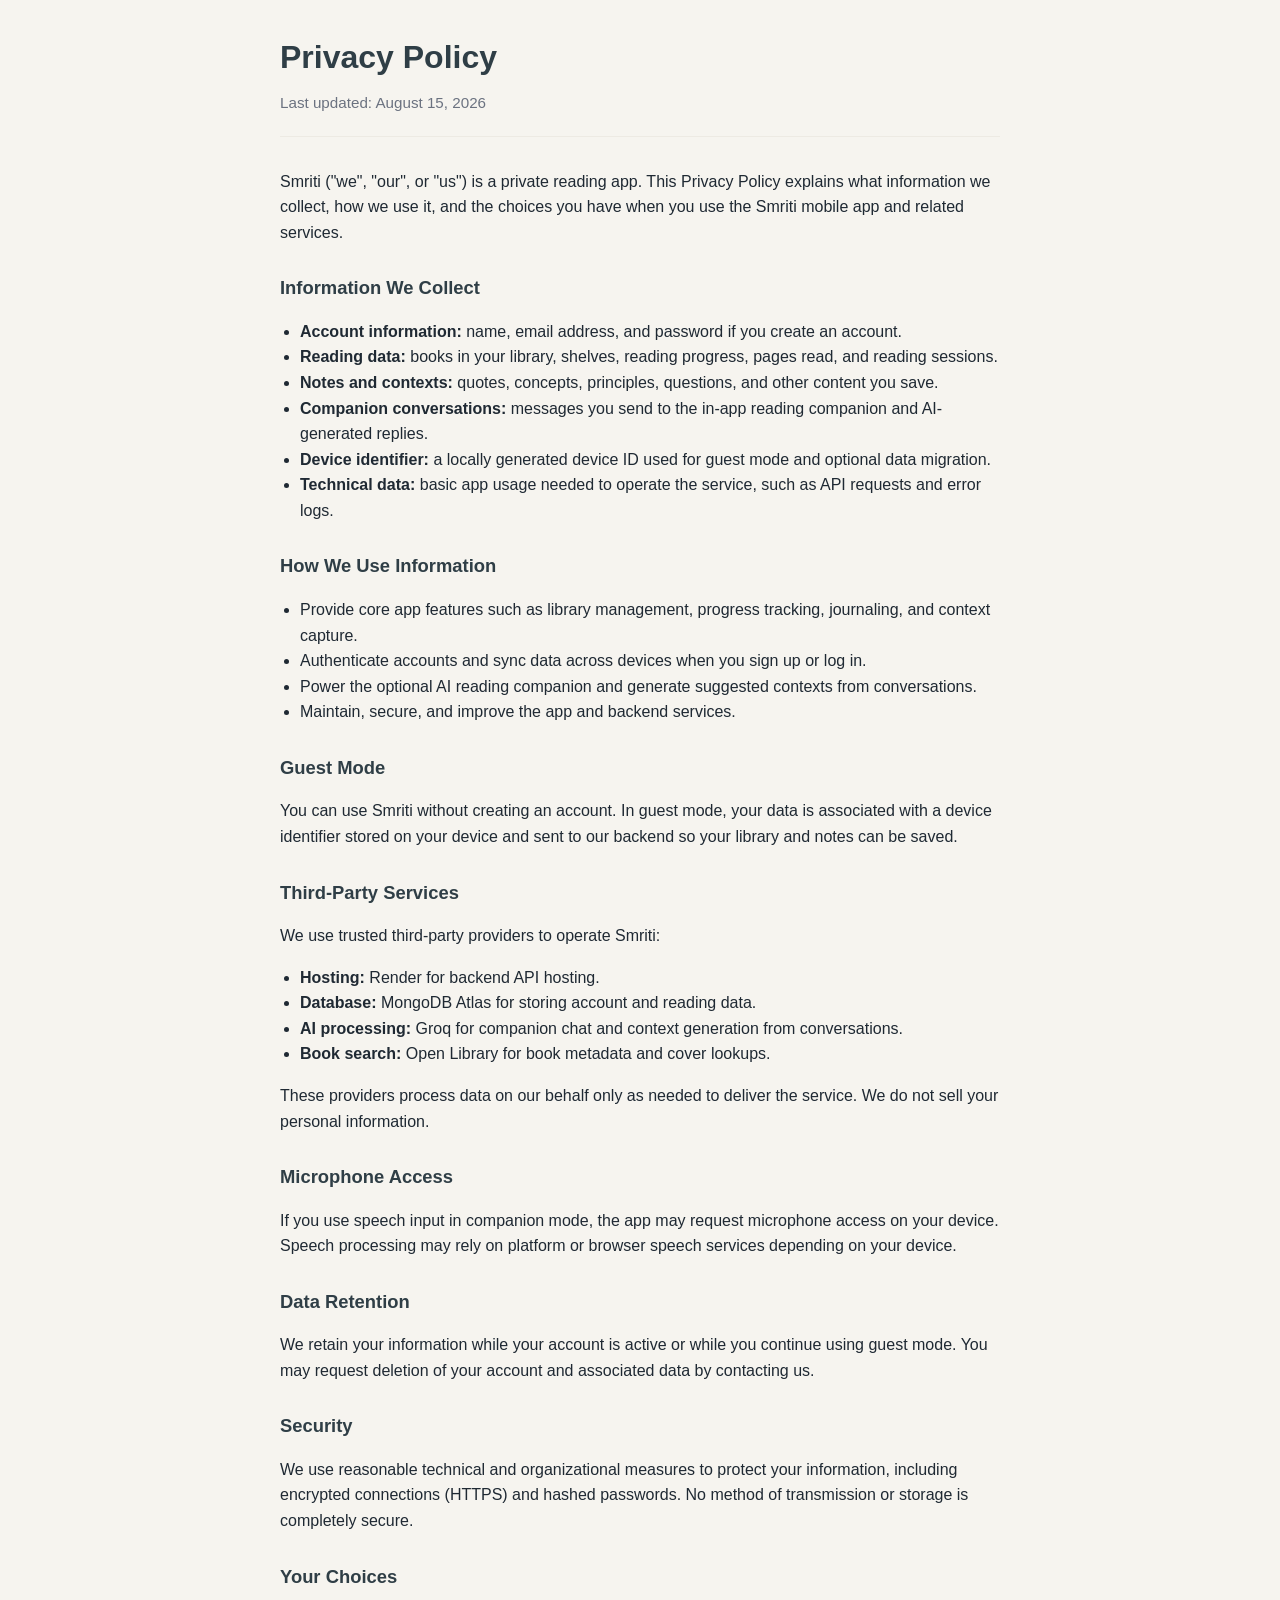
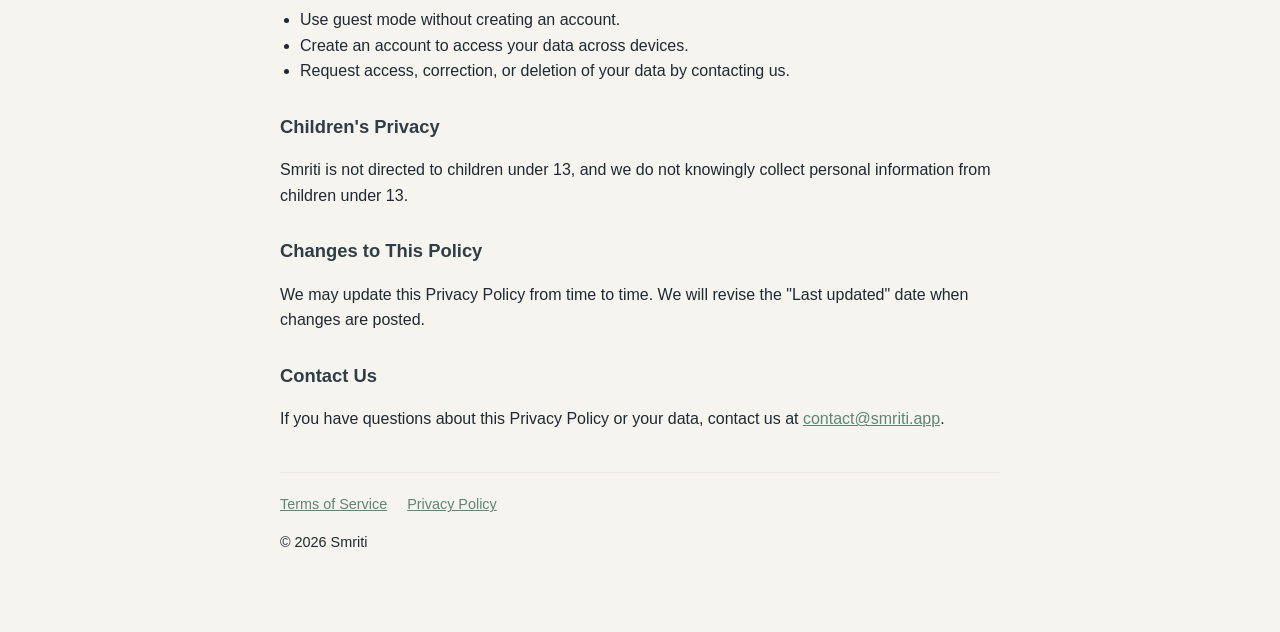
==== docs/privacy-policy.html @ a39d43d0 "add policy docs" ====
<!DOCTYPE html>
<html lang="en">
  <head>
    <meta charset="utf-8" />
    <meta name="viewport" content="width=device-width, initial-scale=1" />
    <title>Privacy Policy - Smriti</title>
    <link rel="stylesheet" href="styles.css" />
  </head>
  <body>
    <main class="page">
      <header>
        <h1>Privacy Policy</h1>
        <p class="updated">Last updated: August 15, 2026</p>
      </header>

      <p>
       Smriti ("we", "our", or "us") is a private reading app. This Privacy Policy explains
       what information we collect, how we use it, and the choices you have when you use the
       Smriti mobile app and related services.
      </p>

      <h2>Information We Collect</h2>
      <ul>
        <li><strong>Account information:</strong> name, email address, and password if you create an account.</li>
        <li><strong>Reading data:</strong> books in your library, shelves, reading progress, pages read, and reading sessions.</li>
        <li><strong>Notes and contexts:</strong> quotes, concepts, principles, questions, and other content you save.</li>
        <li><strong>Companion conversations:</strong> messages you send to the in-app reading companion and AI-generated replies.</li>
        <li><strong>Device identifier:</strong> a locally generated device ID used for guest mode and optional data migration.</li>
        <li><strong>Technical data:</strong> basic app usage needed to operate the service, such as API requests and error logs.</li>
      </ul>

      <h2>How We Use Information</h2>
      <ul>
        <li>Provide core app features such as library management, progress tracking, journaling, and context capture.</li>
        <li>Authenticate accounts and sync data across devices when you sign up or log in.</li>
        <li>Power the optional AI reading companion and generate suggested contexts from conversations.</li>
        <li>Maintain, secure, and improve the app and backend services.</li>
      </ul>

      <h2>Guest Mode</h2>
      <p>
       You can use Smriti without creating an account. In guest mode, your data is associated with
       a device identifier stored on your device and sent to our backend so your library and notes
       can be saved.
      </p>

      <h2>Third-Party Services</h2>
      <p>We use trusted third-party providers to operate Smriti:</p>
      <ul>
        <li><strong>Hosting:</strong> Render for backend API hosting.</li>
        <li><strong>Database:</strong> MongoDB Atlas for storing account and reading data.</li>
        <li><strong>AI processing:</strong> Groq for companion chat and context generation from conversations.</li>
        <li><strong>Book search:</strong> Open Library for book metadata and cover lookups.</li>
      </ul>
      <p>
       These providers process data on our behalf only as needed to deliver the service. We do not
       sell your personal information.
      </p>

      <h2>Microphone Access</h2>
      <p>
       If you use speech input in companion mode, the app may request microphone access on your
       device. Speech processing may rely on platform or browser speech services depending on your
       device.
      </p>

      <h2>Data Retention</h2>
      <p>
       We retain your information while your account is active or while you continue using guest
       mode. You may request deletion of your account and associated data by contacting us.
      </p>

      <h2>Security</h2>
      <p>
       We use reasonable technical and organizational measures to protect your information,
       including encrypted connections (HTTPS) and hashed passwords. No method of transmission or
       storage is completely secure.
      </p>

      <h2>Your Choices</h2>
      <ul>
        <li>Use guest mode without creating an account.</li>
        <li>Create an account to access your data across devices.</li>
        <li>Request access, correction, or deletion of your data by contacting us.</li>
      </ul>

      <h2>Children's Privacy</h2>
      <p>
       Smriti is not directed to children under 13, and we do not knowingly collect personal
       information from children under 13.
      </p>

      <h2>Changes to This Policy</h2>
      <p>
       We may update this Privacy Policy from time to time. We will revise the "Last updated" date
       when changes are posted.
      </p>

      <h2>Contact Us</h2>
      <p>
       If you have questions about this Privacy Policy or your data, contact us at
        <a href="mailto:contact@smriti.app">contact@smriti.app</a>.
      </p>

      <footer>
        <nav>
          <a href="terms.html">Terms of Service</a>
          <a href="privacy-policy.html">Privacy Policy</a>
        </nav>
        <p>&copy; 2026 Smriti</p>
      </footer>
    </main>
  </body>
</html>
---- docs/styles.css ----
:root {
   --bg: #f6f4ef;
   --surface: #fdfcfa;
   --text: #1f2933;
   --muted: #6b7280;
   --primary: #2f3e46;
   --accent: #5f8575;
   --border: #edeae3;
}

* {
  box-sizing: border-box;
}

body {
  margin: 0;
  font-family: -apple-system, BlinkMacSystemFont, "Segoe UI", Roboto, Helvetica, Arial, sans-serif;
  line-height: 1.6;
  color: var(--text);
  background: var(--bg);
}

.page {
  max-width: 760px;
  margin: 0 auto;
  padding: 32px 20px 64px;
}

header {
  margin-bottom: 32px;
  padding-bottom: 20px;
  border-bottom: 1px solid var(--border);
}

h1 {
  margin: 0 0 8px;
  font-size: 2rem;
  color: var(--primary);
}

.updated {
  margin: 0;
  color: var(--muted);
  font-size: 0.95rem;
}

h2 {
  margin: 28px 0 10px;
  font-size: 1.15rem;
  color: var(--primary);
}

p,
li {
  color: var(--text);
}

ul {
  padding-left: 1.25rem;
}

a {
  color: var(--accent);
}

footer {
  margin-top: 40px;
  padding-top: 20px;
  border-top: 1px solid var(--border);
  color: var(--muted);
  font-size: 0.9rem;
}

footer nav a {
  margin-right: 16px;
}
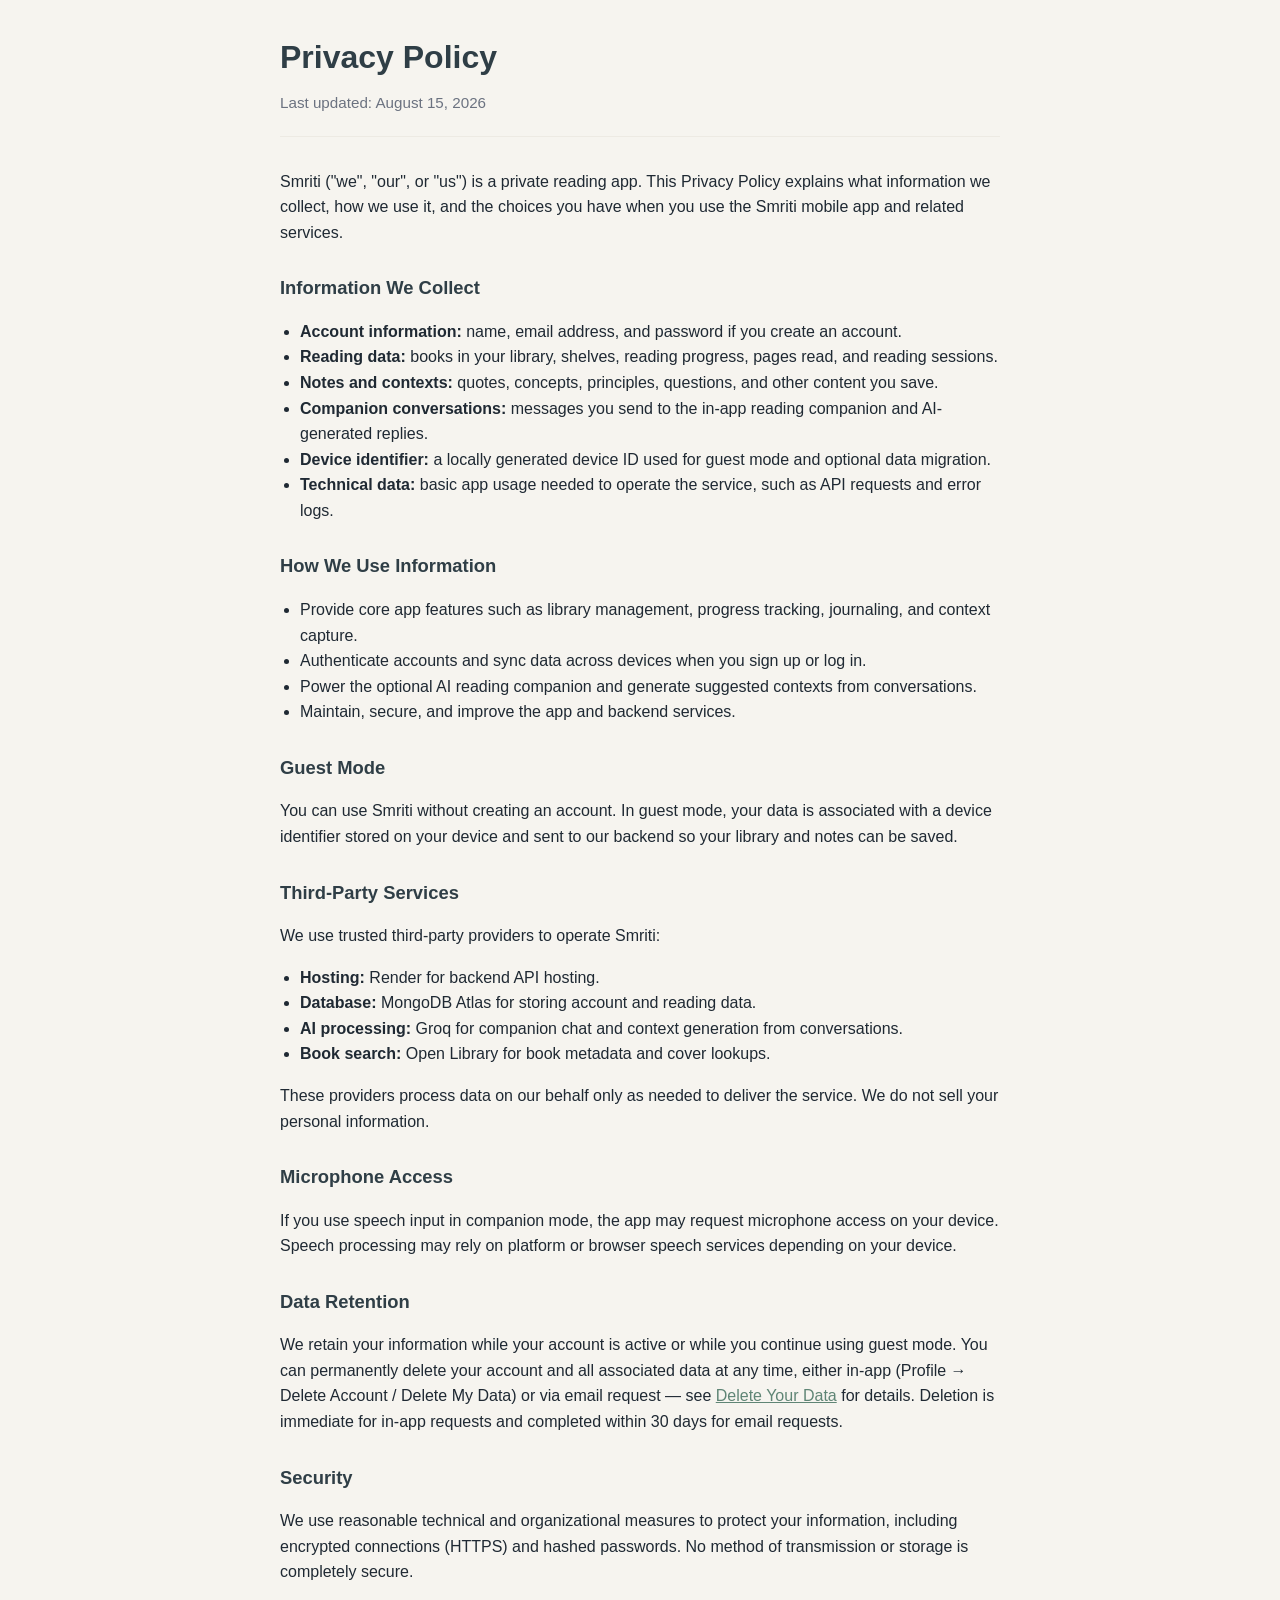
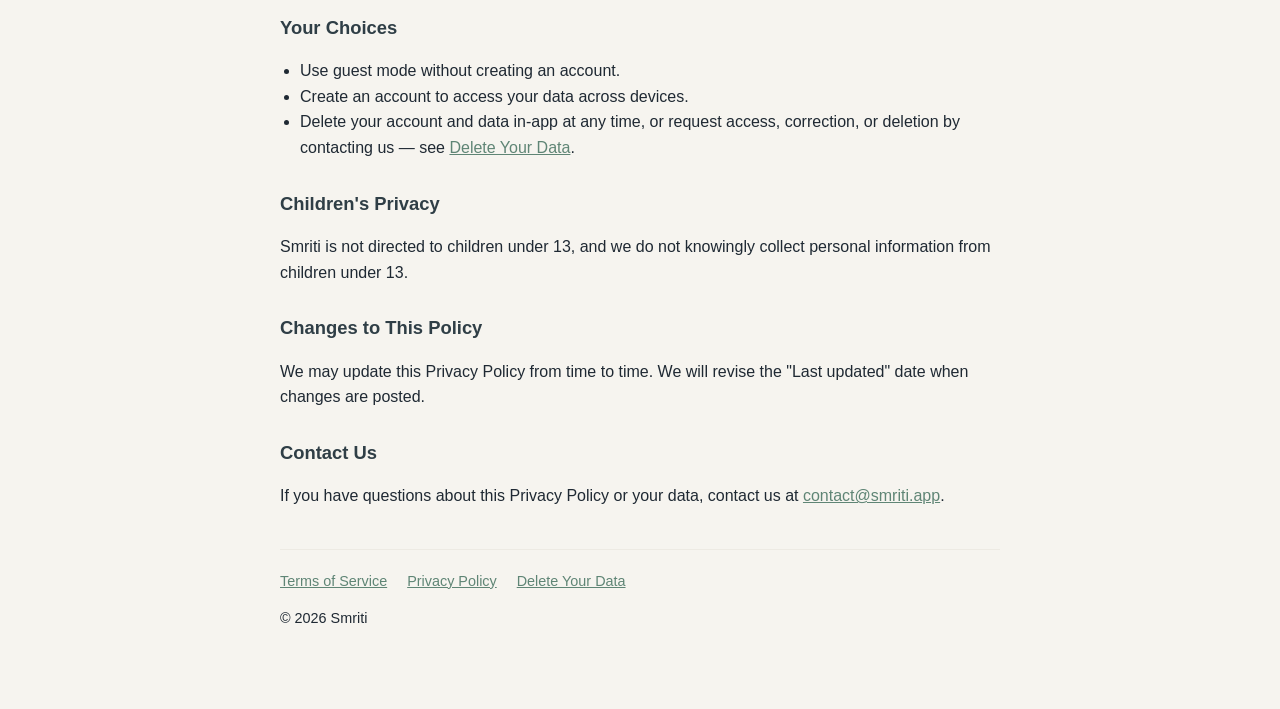
==== commit da7f7960: "add policy docs" ====
--- a/docs/privacy-policy.html
+++ b/docs/privacy-policy.html
@@ -67,7 +67,10 @@
       <h2>Data Retention</h2>
       <p>
        We retain your information while your account is active or while you continue using guest
-       mode. You may request deletion of your account and associated data by contacting us.
+       mode. You can permanently delete your account and all associated data at any time, either
+       in-app (Profile &rarr; Delete Account / Delete My Data) or via email request — see
+       <a href="data-deletion.html">Delete Your Data</a> for details. Deletion is immediate for
+       in-app requests and completed within 30 days for email requests.
       </p>
 
       <h2>Security</h2>
@@ -81,7 +84,10 @@
       <ul>
         <li>Use guest mode without creating an account.</li>
         <li>Create an account to access your data across devices.</li>
-        <li>Request access, correction, or deletion of your data by contacting us.</li>
+        <li>
+          Delete your account and data in-app at any time, or request access, correction, or
+          deletion by contacting us — see <a href="data-deletion.html">Delete Your Data</a>.
+        </li>
       </ul>
 
       <h2>Children's Privacy</h2>
@@ -106,6 +112,7 @@
         <nav>
           <a href="terms.html">Terms of Service</a>
           <a href="privacy-policy.html">Privacy Policy</a>
+          <a href="data-deletion.html">Delete Your Data</a>
         </nav>
         <p>&copy; 2026 Smriti</p>
       </footer>
